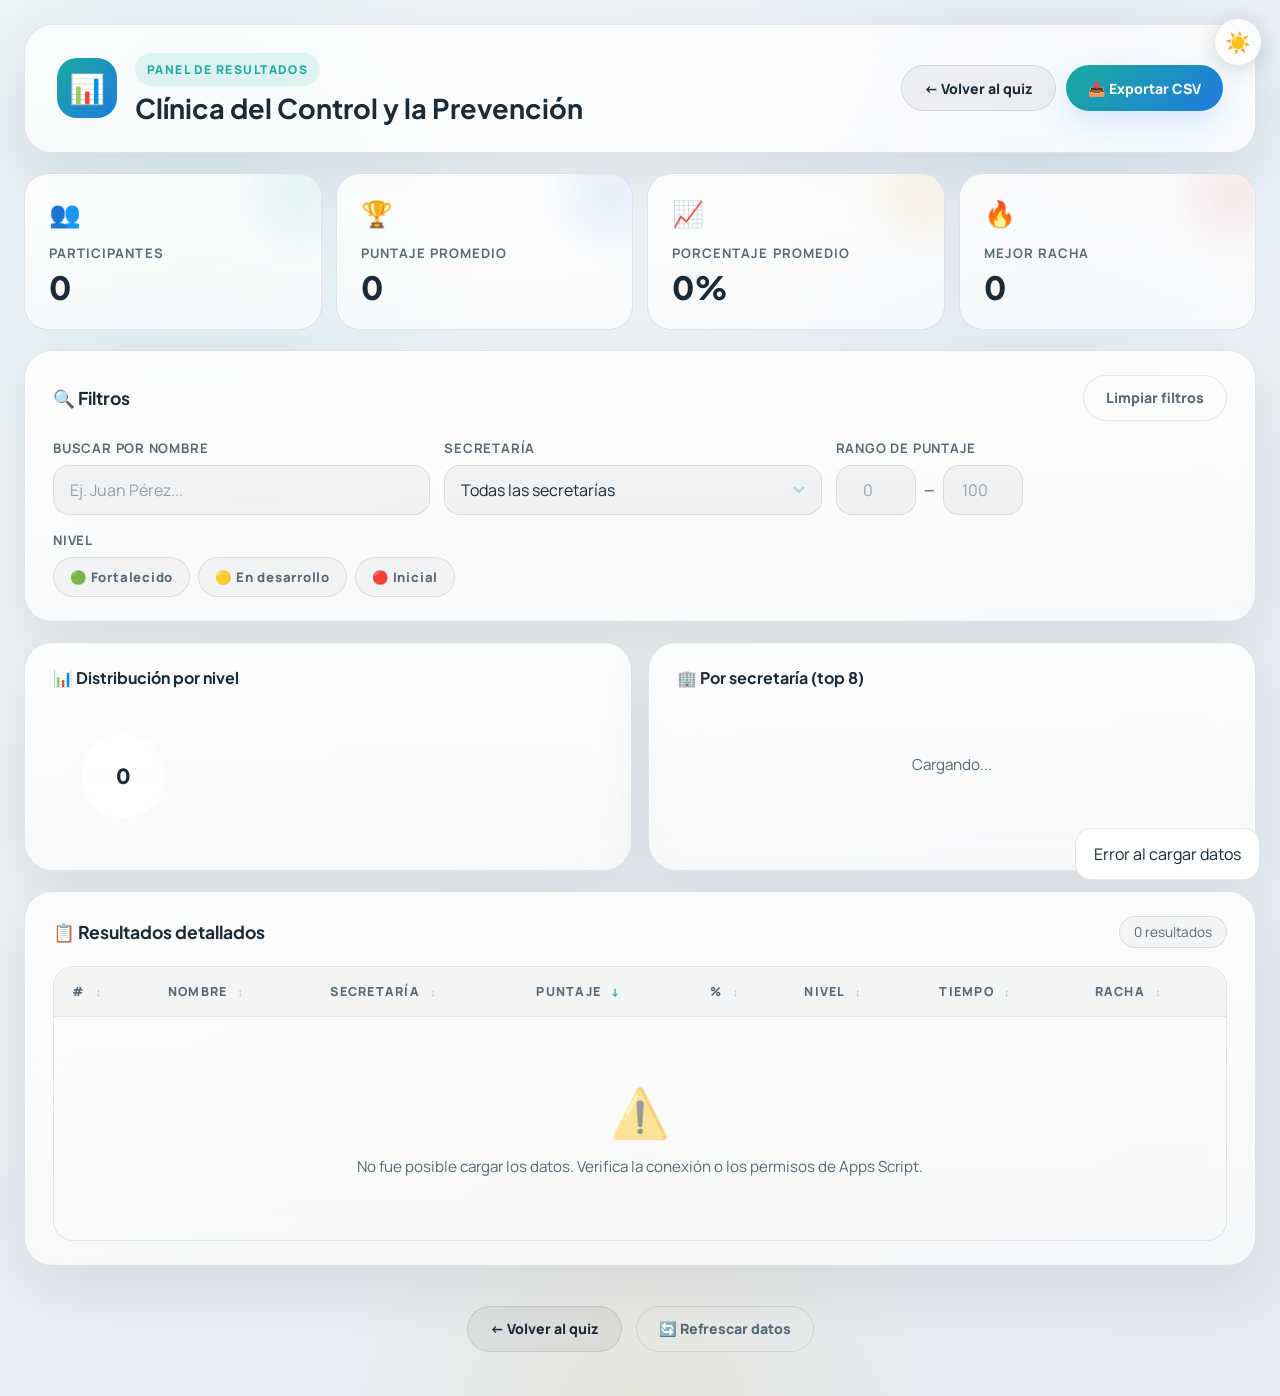
==== resultados.html @ 1f98e9b5 "ok" ====
<!DOCTYPE html>
<html lang="es" data-theme="light">

<head>
  <meta charset="UTF-8" />
  <meta name="viewport" content="width=device-width, initial-scale=1.0" />
  <title>Resultados — Clínica del Control y la Prevención</title>
  <meta name="description" content="Explora y filtra los resultados del quiz institucional Clínica del Control y la Prevención. Visualiza estadísticas por secretaría, nivel y puntaje." />
  <link rel="preconnect" href="https://fonts.googleapis.com">
  <link rel="preconnect" href="https://fonts.gstatic.com" crossorigin>
  <link
    href="https://fonts.googleapis.com/css2?family=Manrope:wght@400;500;700;800&family=Plus+Jakarta+Sans:wght@600;700;800&display=swap"
    rel="stylesheet">
  <link rel="stylesheet" href="./resultados.css" />
</head>

<body>
  <button class="theme-toggle" id="themeToggle" title="Cambiar tema">☀️</button>

  <div class="results-shell">

    <!-- ═══ Header ═══ -->
    <header class="results-header glass fade-in">
      <div class="header-icon">📊</div>
      <div class="header-text">
        <span class="eyebrow">panel de resultados</span>
        <h1>Clínica del Control y la Prevención</h1>
      </div>
      <div class="header-actions">
        <a href="./index.html" class="btn btn-secondary" id="backQuizBtn">← Volver al quiz</a>
        <button class="btn btn-primary" id="exportCsvBtn">📥 Exportar CSV</button>
      </div>
    </header>

    <!-- ═══ KPI Cards ═══ -->
    <section class="kpi-grid fade-in">
      <div class="kpi-card stagger-1" style="--kpi-accent: var(--primary)">
        <span class="kpi-icon">👥</span>
        <span class="kpi-label">Participantes</span>
        <span class="kpi-value" id="kpiTotal">0</span>
      </div>
      <div class="kpi-card stagger-2" style="--kpi-accent: var(--secondary)">
        <span class="kpi-icon">🏆</span>
        <span class="kpi-label">Puntaje promedio</span>
        <span class="kpi-value" id="kpiAvgScore">0</span>
      </div>
      <div class="kpi-card stagger-3" style="--kpi-accent: var(--warning)">
        <span class="kpi-icon">📈</span>
        <span class="kpi-label">Porcentaje promedio</span>
        <span class="kpi-value" id="kpiAvgPct">0%</span>
      </div>
      <div class="kpi-card stagger-4" style="--kpi-accent: var(--danger)">
        <span class="kpi-icon">🔥</span>
        <span class="kpi-label">Mejor racha</span>
        <span class="kpi-value" id="kpiMaxStreak">0</span>
      </div>
    </section>

    <!-- ═══ Filters ═══ -->
    <section class="filter-panel glass fade-in" id="filterPanel">
      <div class="filter-panel-header">
        <h2>🔍 Filtros</h2>
        <button class="btn btn-ghost" id="clearFiltersBtn">Limpiar filtros</button>
      </div>

      <div class="filter-row">
        <div class="filter-group">
          <label for="filterSearch">Buscar por nombre</label>
          <input type="text" id="filterSearch" placeholder="Ej. Juan Pérez..." />
        </div>

        <div class="filter-group">
          <label for="filterSecretaria">Secretaría</label>
          <select id="filterSecretaria">
            <option value="">Todas las secretarías</option>
          </select>
        </div>

        <div class="filter-group">
          <label>Rango de puntaje</label>
          <div class="score-range-row">
            <input type="number" id="filterScoreMin" placeholder="0" min="0" max="100" />
            <span>—</span>
            <input type="number" id="filterScoreMax" placeholder="100" min="0" max="100" />
          </div>
        </div>
      </div>

      <div style="margin-top: 16px;">
        <label style="font-size: .82rem; font-weight: 700; color: var(--muted); text-transform: uppercase; letter-spacing: .06em; display: block; margin-bottom: 8px;">Nivel</label>
        <div class="level-chips">
          <button class="level-chip" data-level="Fortalecido">🟢 Fortalecido</button>
          <button class="level-chip" data-level="En desarrollo">🟡 En desarrollo</button>
          <button class="level-chip" data-level="Inicial">🔴 Inicial</button>
        </div>
      </div>

      <div class="active-filters" id="activeFilters"></div>
    </section>

    <!-- ═══ Charts ═══ -->
    <section class="charts-row fade-in">
      <div class="chart-card glass">
        <h3>📊 Distribución por nivel</h3>
        <div class="donut-chart-wrapper">
          <div class="donut-chart" id="donutChart">
            <div class="donut-center"><span id="donutTotal">0</span></div>
          </div>
          <div class="donut-legend" id="donutLegend"></div>
        </div>
      </div>

      <div class="chart-card glass">
        <h3>🏢 Por secretaría (top 8)</h3>
        <div class="bar-chart" id="secretariaChart">
          <div class="empty-state">Cargando...</div>
        </div>
      </div>
    </section>

    <!-- ═══ Results Table ═══ -->
    <section class="table-panel glass fade-in">
      <div class="table-header-bar">
        <h2>📋 Resultados detallados</h2>
        <span class="result-count" id="resultCount">0 resultados</span>
      </div>

      <div class="loading-spinner" id="loadingIndicator"></div>

      <div class="table-scroll">
        <table class="results-table" id="resultsTable">
          <thead>
            <tr>
              <th data-sort="rank"># <span class="sort-indicator">↕</span></th>
              <th data-sort="nombre">Nombre <span class="sort-indicator">↕</span></th>
              <th data-sort="secretaria">Secretaría <span class="sort-indicator">↕</span></th>
              <th data-sort="score" class="sorted">Puntaje <span class="sort-indicator">↓</span></th>
              <th data-sort="percentage">% <span class="sort-indicator">↕</span></th>
              <th data-sort="level">Nivel <span class="sort-indicator">↕</span></th>
              <th data-sort="timeSpent">Tiempo <span class="sort-indicator">↕</span></th>
              <th data-sort="bestStreak">Racha <span class="sort-indicator">↕</span></th>
            </tr>
          </thead>
          <tbody id="tableBody"></tbody>
        </table>
      </div>
    </section>

    <!-- ═══ Footer ═══ -->
    <footer class="results-footer fade-in">
      <a href="./index.html" class="btn btn-secondary">← Volver al quiz</a>
      <button class="btn btn-ghost" onclick="loadData()">🔄 Refrescar datos</button>
    </footer>

  </div>

  <div id="toast" class="toast"></div>

  <script src="./resultados.js"></script>
</body>

</html>
---- resultados.css ----
/* ══════════════════════════════════════════════════════
   RESULTADOS — Styles
   Reuses the quiz design-system variables from styles.css
   ══════════════════════════════════════════════════════ */

/* ── Dark Theme (default) ─────────────────────────── */
:root,
[data-theme="dark"] {
  --bg: #0a1a26;
  --bg-2: #0e2330;
  --surface: rgba(255, 255, 255, .08);
  --line: rgba(255, 255, 255, .12);
  --text: #f0f6f6;
  --text-body: #d6e4e8;
  --muted: #b4cdd5;
  --primary: #3ed6c8;
  --primary-soft: rgba(62, 214, 200, .14);
  --secondary: #2b93ff;
  --warning: #ffca5c;
  --success: #83f0a8;
  --danger: #ff7070;
  --radius: 28px;
  --transition: 200ms cubic-bezier(.16, 1, .3, 1);
  --card-from: rgba(255, 255, 255, .07);
  --card-to: rgba(255, 255, 255, .04);
  --option-bg: rgba(255, 255, 255, .05);
  --option-hover-border: rgba(62, 214, 200, .34);
  --input-bg: rgba(255, 255, 255, .06);
  --btn-secondary-bg: rgba(255, 255, 255, .06);
  --badge-bg: rgba(255, 255, 255, .06);
  --overlay-bg: rgba(7, 19, 28, .92);
  --body-gradient-1: rgba(62, 214, 200, .18);
  --body-gradient-2: rgba(43, 147, 255, .16);
  --body-gradient-3: rgba(255, 202, 92, .14);
  --toast-bg: #07161d;
  --table-row-hover: rgba(62, 214, 200, .06);
  --table-header-bg: rgba(255, 255, 255, .04);
  --scrollbar-thumb: rgba(255, 255, 255, .15);
  --scrollbar-track: rgba(255, 255, 255, .04);
}

/* ── Light Theme ────────────────────────────────────── */
[data-theme="light"] {
  --bg: #f0f4f8;
  --bg-2: #e4eaf0;
  --surface: rgba(255, 255, 255, .75);
  --line: rgba(0, 0, 0, .10);
  --text: #1a2a36;
  --text-body: #2d3e4a;
  --muted: #556a75;
  --primary: #1aac9e;
  --primary-soft: rgba(26, 172, 158, .12);
  --secondary: #1f7ae0;
  --warning: #e6a800;
  --success: #2da85e;
  --danger: #d94040;
  --input-bg: rgba(0, 0, 0, .04);
  --btn-secondary-bg: rgba(0, 0, 0, .05);
  --badge-bg: rgba(0, 0, 0, .05);
  --card-from: rgba(255, 255, 255, .85);
  --card-to: rgba(255, 255, 255, .65);
  --option-bg: rgba(0, 0, 0, .03);
  --body-gradient-1: rgba(26, 172, 158, .1);
  --body-gradient-2: rgba(31, 122, 224, .08);
  --body-gradient-3: rgba(230, 168, 0, .08);
  --toast-bg: #fff;
  --table-row-hover: rgba(26, 172, 158, .06);
  --table-header-bg: rgba(0, 0, 0, .03);
  --scrollbar-thumb: rgba(0, 0, 0, .12);
  --scrollbar-track: rgba(0, 0, 0, .03);
}

[data-theme="light"] .glass {
  box-shadow: 0 20px 60px rgba(0, 0, 0, .08);
}

[data-theme="light"] .btn-primary {
  color: #fff;
}

[data-theme="light"] .toast {
  color: #1a2a36;
  border-color: rgba(0, 0, 0, .1);
}

/* ── Reset & Base ────────────────────────────────────── */
*,
*::before,
*::after {
  box-sizing: border-box;
  margin: 0;
  padding: 0
}

body {
  font-family: 'Manrope', sans-serif;
  color: var(--text);
  background:
    radial-gradient(circle at 15% 15%, var(--body-gradient-1), transparent 20%),
    radial-gradient(circle at 80% 10%, var(--body-gradient-2), transparent 20%),
    radial-gradient(circle at 50% 100%, var(--body-gradient-3), transparent 20%),
    linear-gradient(150deg, var(--bg), var(--bg-2));
  min-height: 100vh;
  transition: background .3s ease, color .3s ease;
}

button,
input,
select {
  font: inherit
}

button {
  border: none;
  cursor: pointer
}

h1,
h2,
h3 {
  font-family: 'Plus Jakarta Sans', sans-serif;
  color: var(--text);
}

p {
  line-height: 1.6;
  color: var(--muted)
}

/* ── Theme Toggle ────────────────────────────────── */
.theme-toggle {
  position: fixed;
  top: 18px;
  right: 18px;
  z-index: 10000;
  width: 48px;
  height: 48px;
  border-radius: 50%;
  background: var(--surface);
  border: 1px solid var(--line);
  backdrop-filter: blur(12px);
  display: grid;
  place-items: center;
  font-size: 1.3rem;
  cursor: pointer;
  transition: transform .2s ease, background .3s ease;
  box-shadow: 0 4px 20px rgba(0, 0, 0, .15);
}

.theme-toggle:hover {
  transform: scale(1.1)
}

/* ── Layout ──────────────────────────────────────── */
.results-shell {
  max-width: 1280px;
  margin: 0 auto;
  padding: 24px;
  display: flex;
  flex-direction: column;
  gap: 20px;
  min-height: 100vh;
}

.glass {
  background: var(--surface);
  backdrop-filter: blur(18px);
  border: 1px solid var(--line);
  border-radius: var(--radius);
  box-shadow: 0 30px 80px rgba(0, 0, 0, .28);
  transition: background .3s ease, border-color .3s ease, box-shadow .3s ease;
}

/* ── Header ──────────────────────────────────────── */
.results-header {
  padding: 28px 32px;
  display: flex;
  align-items: center;
  gap: 18px;
  flex-wrap: wrap;
}

.header-icon {
  width: 60px;
  height: 60px;
  border-radius: 20px;
  background: linear-gradient(135deg, var(--primary), var(--secondary));
  display: grid;
  place-items: center;
  font-size: 1.8rem;
  flex-shrink: 0;
}

.header-text {
  flex: 1
}

.eyebrow {
  display: inline-flex;
  padding: 8px 12px;
  border-radius: 999px;
  background: var(--primary-soft);
  color: var(--primary);
  font-size: 12px;
  font-weight: 800;
  letter-spacing: .12em;
  text-transform: uppercase;
}

.results-header h1 {
  font-size: 1.7rem;
  line-height: 1.1;
  margin-top: 8px;
}

.header-actions {
  display: flex;
  gap: 10px;
  flex-wrap: wrap;
}

/* ── Buttons ─────────────────────────────────────── */
.btn {
  min-height: 46px;
  padding: 0 22px;
  border-radius: 999px;
  font-weight: 800;
  font-size: .88rem;
  transition: transform .15s ease, box-shadow .15s ease;
  display: inline-flex;
  align-items: center;
  gap: 8px;
  text-decoration: none;
}

.btn:hover {
  transform: translateY(-2px)
}

.btn-primary {
  background: linear-gradient(135deg, var(--primary), var(--secondary));
  color: #082026;
  box-shadow: 0 12px 30px rgba(43, 147, 255, .18);
}

.btn-secondary {
  background: var(--btn-secondary-bg);
  color: var(--text);
  border: 1px solid var(--line);
}

.btn-ghost {
  background: transparent;
  color: var(--muted);
  border: 1px solid var(--line);
}

.btn-ghost:hover {
  color: var(--text);
  border-color: var(--primary);
}

/* ── KPI Cards ───────────────────────────────────── */
.kpi-grid {
  display: grid;
  grid-template-columns: repeat(4, 1fr);
  gap: 14px;
}

.kpi-card {
  padding: 22px 24px;
  border-radius: 24px;
  background: linear-gradient(180deg, var(--card-from), var(--card-to));
  border: 1px solid var(--line);
  transition: transform .2s ease, background .3s ease;
  position: relative;
  overflow: hidden;
}

.kpi-card::before {
  content: '';
  position: absolute;
  top: -20px;
  right: -20px;
  width: 80px;
  height: 80px;
  border-radius: 50%;
  background: var(--kpi-accent, var(--primary));
  opacity: .1;
  filter: blur(20px);
}

.kpi-card:hover {
  transform: translateY(-3px)
}

.kpi-icon {
  font-size: 1.6rem;
  margin-bottom: 10px;
  display: block;
}

.kpi-label {
  font-size: .82rem;
  font-weight: 700;
  color: var(--muted);
  text-transform: uppercase;
  letter-spacing: .08em;
}

.kpi-value {
  display: block;
  font-family: 'Plus Jakarta Sans', sans-serif;
  font-size: 2rem;
  font-weight: 800;
  color: var(--text);
  margin-top: 4px;
  transition: color .3s ease;
}

/* ── Filter Panel ────────────────────────────────── */
.filter-panel {
  padding: 24px 28px;
  border-radius: var(--radius);
  background: linear-gradient(180deg, var(--card-from), var(--card-to));
  border: 1px solid var(--line);
}

.filter-panel-header {
  display: flex;
  justify-content: space-between;
  align-items: center;
  margin-bottom: 18px;
}

.filter-panel-header h2 {
  font-size: 1.1rem;
  display: flex;
  align-items: center;
  gap: 10px;
}

.filter-row {
  display: grid;
  grid-template-columns: 1fr 1fr 1fr auto;
  gap: 14px;
  align-items: end;
}

.filter-group {
  display: flex;
  flex-direction: column;
  gap: 8px;
}

.filter-group label {
  font-size: .82rem;
  font-weight: 700;
  color: var(--muted);
  text-transform: uppercase;
  letter-spacing: .06em;
}

.filter-group input,
.filter-group select {
  height: 50px;
  border-radius: 16px;
  padding: 0 16px;
  border: 1px solid var(--line);
  background: var(--input-bg);
  color: var(--text);
  outline: none;
  transition: border-color .2s ease, background .3s ease;
  width: 100%;
}

.filter-group input:focus,
.filter-group select:focus {
  border-color: var(--primary);
}

.filter-group input::placeholder {
  color: var(--muted);
  opacity: .6;
}

.filter-group select {
  appearance: none;
  background-image: url("data:image/svg+xml,%3Csvg xmlns='http://www.w3.org/2000/svg' width='12' height='8'%3E%3Cpath d='M1 1l5 5 5-5' stroke='%23b4cdd5' stroke-width='2' fill='none'/%3E%3C/svg%3E");
  background-repeat: no-repeat;
  background-position: right 16px center;
  padding-right: 40px;
  cursor: pointer;
}

/* ── Level Chips ─────────────────────────────────── */
.level-chips {
  display: flex;
  gap: 8px;
  flex-wrap: wrap;
}

.level-chip {
  padding: 10px 16px;
  border-radius: 999px;
  font-size: .82rem;
  font-weight: 800;
  letter-spacing: .06em;
  cursor: pointer;
  border: 1px solid var(--line);
  background: var(--option-bg);
  color: var(--muted);
  transition: all .2s ease;
}

.level-chip:hover {
  border-color: var(--primary);
  color: var(--text);
}

.level-chip.active {
  border-color: var(--chip-color, var(--primary));
  background: var(--chip-bg, var(--primary-soft));
  color: var(--chip-color, var(--primary));
}

.level-chip[data-level="Fortalecido"] {
  --chip-color: var(--success);
  --chip-bg: rgba(131, 240, 168, .12);
}

.level-chip[data-level="En desarrollo"] {
  --chip-color: var(--warning);
  --chip-bg: rgba(255, 202, 92, .12);
}

.level-chip[data-level="Inicial"] {
  --chip-color: var(--danger);
  --chip-bg: rgba(255, 112, 112, .12);
}

/* ── Score Range ─────────────────────────────────── */
.score-range-row {
  display: flex;
  gap: 8px;
  align-items: center;
}

.score-range-row input {
  width: 80px;
  text-align: center;
}

.score-range-row span {
  color: var(--muted);
  font-weight: 700;
  font-size: .85rem;
}

/* ── Active Filters ──────────────────────────────── */
.active-filters {
  display: flex;
  gap: 8px;
  flex-wrap: wrap;
  margin-top: 14px;
  min-height: 0;
}

.active-filters:empty {
  display: none;
}

.filter-tag {
  display: inline-flex;
  align-items: center;
  gap: 6px;
  padding: 7px 14px;
  border-radius: 999px;
  background: var(--primary-soft);
  color: var(--primary);
  font-size: .78rem;
  font-weight: 700;
  animation: chipIn .25s ease-out;
}

.filter-tag button {
  background: none;
  color: inherit;
  font-size: 1.1rem;
  line-height: 1;
  opacity: .7;
  transition: opacity .15s;
}

.filter-tag button:hover {
  opacity: 1;
}

@keyframes chipIn {
  from {
    opacity: 0;
    transform: scale(.85);
  }

  to {
    opacity: 1;
    transform: scale(1);
  }
}

/* ── Results Table ───────────────────────────────── */
.table-panel {
  padding: 24px 28px;
  border-radius: var(--radius);
  background: linear-gradient(180deg, var(--card-from), var(--card-to));
  border: 1px solid var(--line);
  overflow: hidden;
}

.table-header-bar {
  display: flex;
  justify-content: space-between;
  align-items: center;
  margin-bottom: 18px;
  flex-wrap: wrap;
  gap: 12px;
}

.table-header-bar h2 {
  font-size: 1.1rem;
  display: flex;
  align-items: center;
  gap: 10px;
}

.result-count {
  font-size: .85rem;
  color: var(--muted);
  padding: 6px 14px;
  border-radius: 999px;
  background: var(--option-bg);
  border: 1px solid var(--line);
}

.table-scroll {
  overflow-x: auto;
  border-radius: 20px;
  border: 1px solid var(--line);
}

.table-scroll::-webkit-scrollbar {
  height: 6px;
}

.table-scroll::-webkit-scrollbar-track {
  background: var(--scrollbar-track);
}

.table-scroll::-webkit-scrollbar-thumb {
  background: var(--scrollbar-thumb);
  border-radius: 3px;
}

.results-table {
  width: 100%;
  border-collapse: collapse;
  text-align: left;
  min-width: 700px;
}

.results-table thead {
  position: sticky;
  top: 0;
  z-index: 2;
}

.results-table th {
  padding: 16px 18px;
  font-size: .78rem;
  font-weight: 800;
  text-transform: uppercase;
  letter-spacing: .1em;
  color: var(--muted);
  background: var(--table-header-bg);
  border-bottom: 1px solid var(--line);
  cursor: pointer;
  user-select: none;
  white-space: nowrap;
  transition: color .15s ease;
}

.results-table th:hover {
  color: var(--primary);
}

.results-table th .sort-indicator {
  display: inline-block;
  margin-left: 6px;
  font-size: .7rem;
  opacity: .4;
  transition: opacity .15s;
}

.results-table th.sorted .sort-indicator {
  opacity: 1;
  color: var(--primary);
}

.results-table td {
  padding: 14px 18px;
  font-size: .9rem;
  color: var(--text-body);
  border-bottom: 1px solid rgba(255, 255, 255, .04);
  white-space: nowrap;
  transition: background .15s ease;
}

.results-table tbody tr {
  transition: background .15s ease;
  animation: rowSlideIn .3s ease-out both;
}

.results-table tbody tr:hover {
  background: var(--table-row-hover);
}

@keyframes rowSlideIn {
  from {
    opacity: 0;
    transform: translateY(8px);
  }

  to {
    opacity: 1;
    transform: translateY(0);
  }
}

.rank-num {
  width: 36px;
  height: 36px;
  border-radius: 12px;
  display: inline-grid;
  place-items: center;
  font-weight: 800;
  font-size: .85rem;
  background: var(--option-bg);
  color: var(--text);
}

tr:nth-child(1) .rank-num {
  background: linear-gradient(135deg, #ffd166, #f7b801);
  color: #281600;
}

tr:nth-child(2) .rank-num {
  background: linear-gradient(135deg, #dce7f4, #95adc7);
  color: #102232;
}

tr:nth-child(3) .rank-num {
  background: linear-gradient(135deg, #f8bd7f, #d17c4d);
  color: #2e1303;
}

.level-badge {
  display: inline-flex;
  padding: 6px 14px;
  border-radius: 999px;
  font-size: .78rem;
  font-weight: 800;
  letter-spacing: .04em;
}

.level-badge.fortalecido {
  background: rgba(131, 240, 168, .12);
  color: var(--success);
  border: 1px solid rgba(131, 240, 168, .2);
}

.level-badge.en-desarrollo {
  background: rgba(255, 202, 92, .12);
  color: var(--warning);
  border: 1px solid rgba(255, 202, 92, .2);
}

.level-badge.inicial {
  background: rgba(255, 112, 112, .12);
  color: var(--danger);
  border: 1px solid rgba(255, 112, 112, .2);
}

.score-cell {
  font-weight: 800;
  color: var(--primary);
}

/* ── Empty / Loading states ──────────────────────── */
.empty-state {
  padding: 48px 24px;
  text-align: center;
  color: var(--muted);
  font-size: .95rem;
}

.empty-state .empty-icon {
  font-size: 3rem;
  margin-bottom: 12px;
  display: block;
  opacity: .5;
}

.loading-spinner {
  width: 40px;
  height: 40px;
  border: 3px solid var(--line);
  border-top-color: var(--primary);
  border-radius: 50%;
  animation: spin .8s linear infinite;
  margin: 40px auto;
}

@keyframes spin {
  to {
    transform: rotate(360deg);
  }
}

/* ── Charts Panel ────────────────────────────────── */
.charts-row {
  display: grid;
  grid-template-columns: 1fr 1fr;
  gap: 16px;
}

.chart-card {
  padding: 24px 28px;
  border-radius: var(--radius);
  background: linear-gradient(180deg, var(--card-from), var(--card-to));
  border: 1px solid var(--line);
}

.chart-card h3 {
  font-size: 1rem;
  margin-bottom: 18px;
  display: flex;
  align-items: center;
  gap: 10px;
}

.bar-chart {
  display: flex;
  flex-direction: column;
  gap: 12px;
}

.bar-item {
  display: grid;
  grid-template-columns: 140px 1fr 50px;
  gap: 12px;
  align-items: center;
}

.bar-label {
  font-size: .82rem;
  font-weight: 700;
  color: var(--text-body);
  overflow: hidden;
  text-overflow: ellipsis;
  white-space: nowrap;
}

.bar-track {
  height: 28px;
  border-radius: 14px;
  background: var(--option-bg);
  overflow: hidden;
  position: relative;
}

.bar-fill {
  height: 100%;
  border-radius: 14px;
  background: linear-gradient(90deg, var(--bar-color, var(--primary)), color-mix(in srgb, var(--bar-color, var(--primary)) 60%, var(--secondary)));
  transition: width .6s cubic-bezier(.16, 1, .3, 1);
  min-width: 4px;
}

.bar-value {
  font-size: .82rem;
  font-weight: 800;
  color: var(--muted);
  text-align: right;
}

/* Level distribution specific colors */
.bar-item[data-level="Fortalecido"] .bar-fill {
  --bar-color: var(--success);
}

.bar-item[data-level="En desarrollo"] .bar-fill {
  --bar-color: var(--warning);
}

.bar-item[data-level="Inicial"] .bar-fill {
  --bar-color: var(--danger);
}

/* ── Donut Chart (Level distribution) ────────────── */
.donut-chart-wrapper {
  display: flex;
  align-items: center;
  gap: 24px;
}

.donut-chart {
  width: 140px;
  height: 140px;
  border-radius: 50%;
  position: relative;
  flex-shrink: 0;
}

.donut-center {
  position: absolute;
  inset: 20%;
  border-radius: 50%;
  background: var(--card-from);
  display: grid;
  place-items: center;
  backdrop-filter: blur(4px);
}

.donut-center span {
  font-family: 'Plus Jakarta Sans', sans-serif;
  font-weight: 800;
  font-size: 1.3rem;
  color: var(--text);
}

.donut-legend {
  display: flex;
  flex-direction: column;
  gap: 10px;
  flex: 1;
}

.legend-item {
  display: flex;
  align-items: center;
  gap: 10px;
  font-size: .85rem;
  color: var(--text-body);
}

.legend-dot {
  width: 12px;
  height: 12px;
  border-radius: 4px;
  flex-shrink: 0;
}

.legend-item .legend-count {
  margin-left: auto;
  font-weight: 800;
  color: var(--text);
}

/* ── Toast ───────────────────────────────────────── */
.toast {
  position: fixed;
  right: 20px;
  bottom: 20px;
  background: var(--toast-bg);
  color: var(--text);
  padding: 14px 18px;
  border-radius: 16px;
  border: 1px solid var(--line);
  opacity: 0;
  pointer-events: none;
  transform: translateY(20px);
  transition: all .2s ease;
  z-index: 9999;
}

.toast.show {
  opacity: 1;
  transform: translateY(0);
}

/* ── Footer ──────────────────────────────────────── */
.results-footer {
  padding: 20px 28px;
  display: flex;
  justify-content: center;
  gap: 14px;
  flex-wrap: wrap;
}

/* ── Animations ──────────────────────────────────── */
.fade-in {
  animation: fadeIn .5s ease-out;
}

@keyframes fadeIn {
  from {
    opacity: 0;
    transform: translateY(16px);
  }

  to {
    opacity: 1;
    transform: translateY(0);
  }
}

.stagger-1 {
  animation-delay: .05s;
}

.stagger-2 {
  animation-delay: .1s;
}

.stagger-3 {
  animation-delay: .15s;
}

.stagger-4 {
  animation-delay: .2s;
}

/* ── Reduced Motion ──────────────────────────────── */
@media (prefers-reduced-motion: reduce) {

  *,
  *::before,
  *::after {
    animation-duration: 0.01ms !important;
    animation-iteration-count: 1 !important;
    transition-duration: 0.01ms !important;
  }
}

/* ══════════════════════════════════════════════════
   RESPONSIVE
   ══════════════════════════════════════════════════ */

/* Tablet */
@media (max-width: 1100px) {
  .kpi-grid {
    grid-template-columns: repeat(2, 1fr);
  }

  .charts-row {
    grid-template-columns: 1fr;
  }

  .filter-row {
    grid-template-columns: 1fr 1fr;
  }
}

/* Mobile */
@media (max-width: 700px) {
  .results-shell {
    padding: 10px;
    gap: 12px;
  }

  .results-header {
    padding: 20px;
    flex-direction: column;
    align-items: flex-start;
  }

  .results-header h1 {
    font-size: 1.3rem;
  }

  .header-actions {
    width: 100%;
  }

  .header-actions .btn {
    flex: 1;
    justify-content: center;
  }

  .kpi-grid {
    grid-template-columns: repeat(2, 1fr);
    gap: 10px;
  }

  .kpi-card {
    padding: 16px 18px;
    border-radius: 20px;
  }

  .kpi-value {
    font-size: 1.5rem;
  }

  .filter-panel {
    padding: 18px 20px;
  }

  .filter-row {
    grid-template-columns: 1fr;
  }

  .filter-group input,
  .filter-group select {
    height: 46px;
    border-radius: 14px;
  }

  .table-panel {
    padding: 16px;
  }

  .results-table th,
  .results-table td {
    padding: 10px 12px;
    font-size: .82rem;
  }

  .chart-card {
    padding: 18px 20px;
  }

  .donut-chart-wrapper {
    flex-direction: column;
  }

  .bar-item {
    grid-template-columns: 100px 1fr 40px;
  }

  .theme-toggle {
    top: 10px;
    right: 10px;
    width: 40px;
    height: 40px;
    font-size: 1.1rem;
  }

  .toast {
    left: 10px;
    right: 10px;
    bottom: 10px;
    text-align: center;
    font-size: .9rem;
  }
}

/* Very small phones */
@media (max-width: 400px) {
  .kpi-grid {
    grid-template-columns: 1fr 1fr;
    gap: 6px;
  }

  .kpi-card {
    padding: 12px 14px;
  }

  .kpi-value {
    font-size: 1.3rem;
  }

  .bar-item {
    grid-template-columns: 80px 1fr 36px;
    gap: 8px;
  }
}
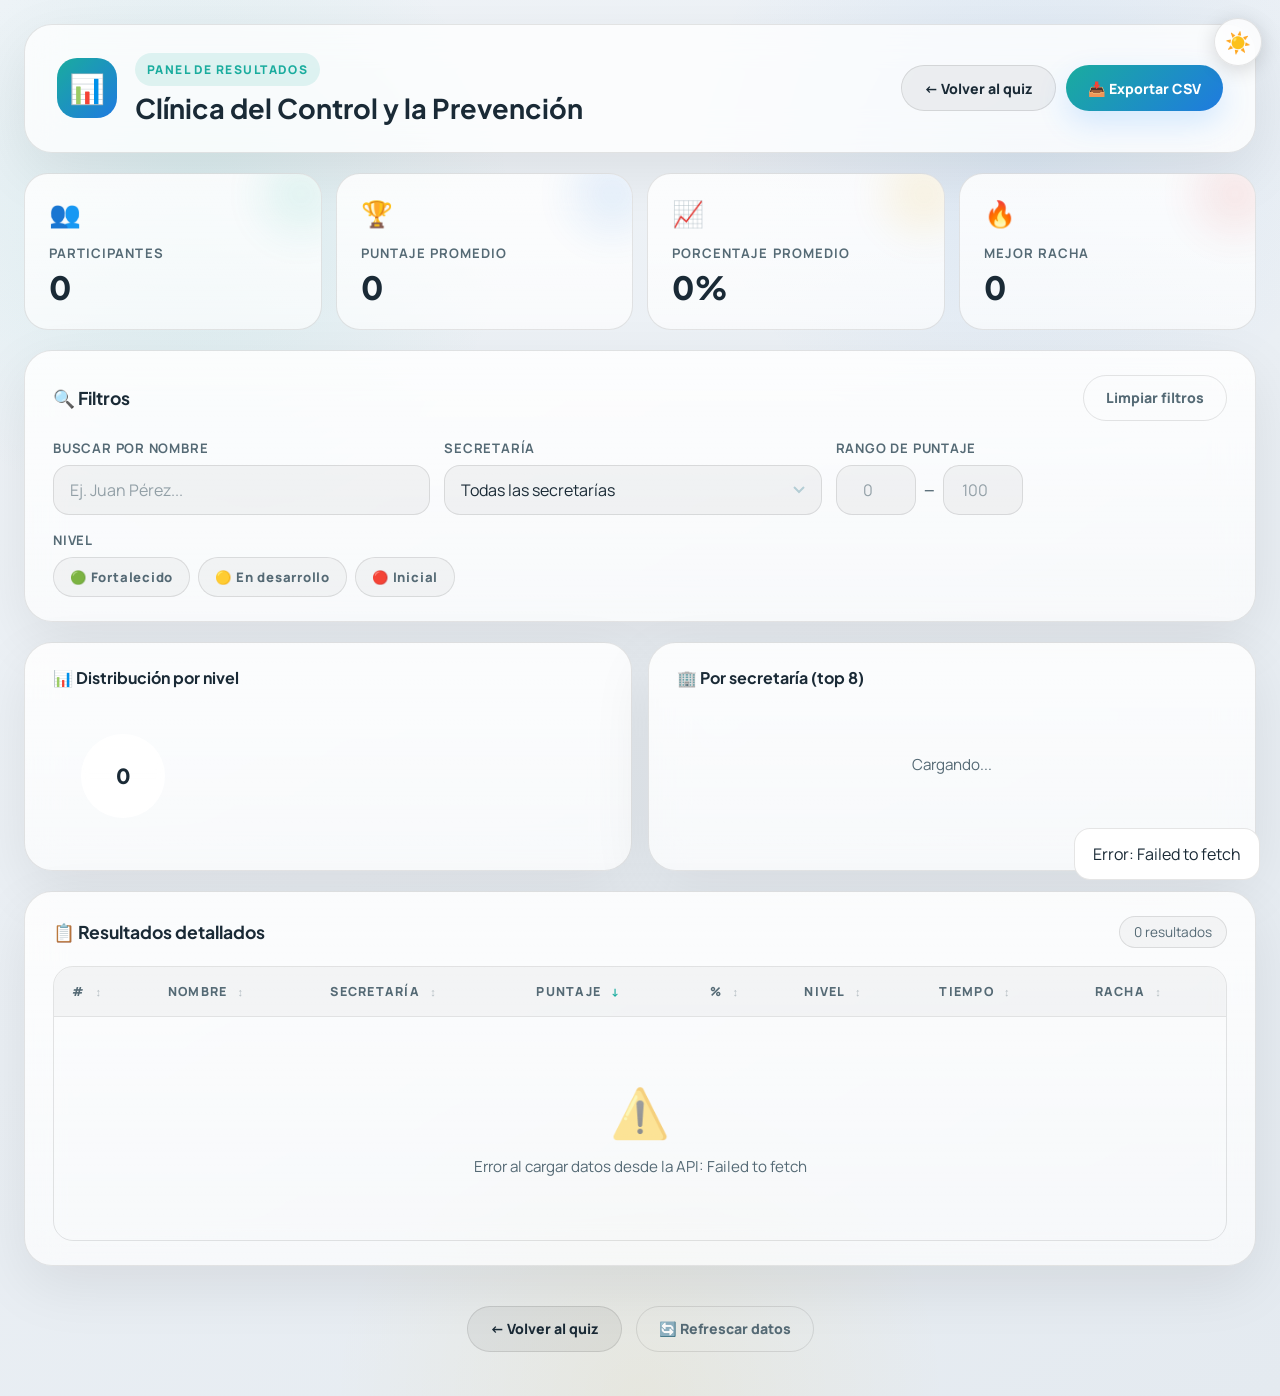
==== commit 33f923b5: "ok" ====
--- a/resultados.html
+++ b/resultados.html
@@ -5,7 +5,8 @@
   <meta charset="UTF-8" />
   <meta name="viewport" content="width=device-width, initial-scale=1.0" />
   <title>Resultados — Clínica del Control y la Prevención</title>
-  <meta name="description" content="Explora y filtra los resultados del quiz institucional Clínica del Control y la Prevención. Visualiza estadísticas por secretaría, nivel y puntaje." />
+  <meta name="description"
+    content="Explora y filtra los resultados del quiz institucional Clínica del Control y la Prevención. Visualiza estadísticas por secretaría, nivel y puntaje." />
   <link rel="preconnect" href="https://fonts.googleapis.com">
   <link rel="preconnect" href="https://fonts.gstatic.com" crossorigin>
   <link
@@ -87,7 +88,8 @@
       </div>
 
       <div style="margin-top: 16px;">
-        <label style="font-size: .82rem; font-weight: 700; color: var(--muted); text-transform: uppercase; letter-spacing: .06em; display: block; margin-bottom: 8px;">Nivel</label>
+        <label
+          style="font-size: .82rem; font-weight: 700; color: var(--muted); text-transform: uppercase; letter-spacing: .06em; display: block; margin-bottom: 8px;">Nivel</label>
         <div class="level-chips">
           <button class="level-chip" data-level="Fortalecido">🟢 Fortalecido</button>
           <button class="level-chip" data-level="En desarrollo">🟡 En desarrollo</button>
@@ -159,4 +161,4 @@
   <script src="./resultados.js"></script>
 </body>
 
-</html>
+</html>
